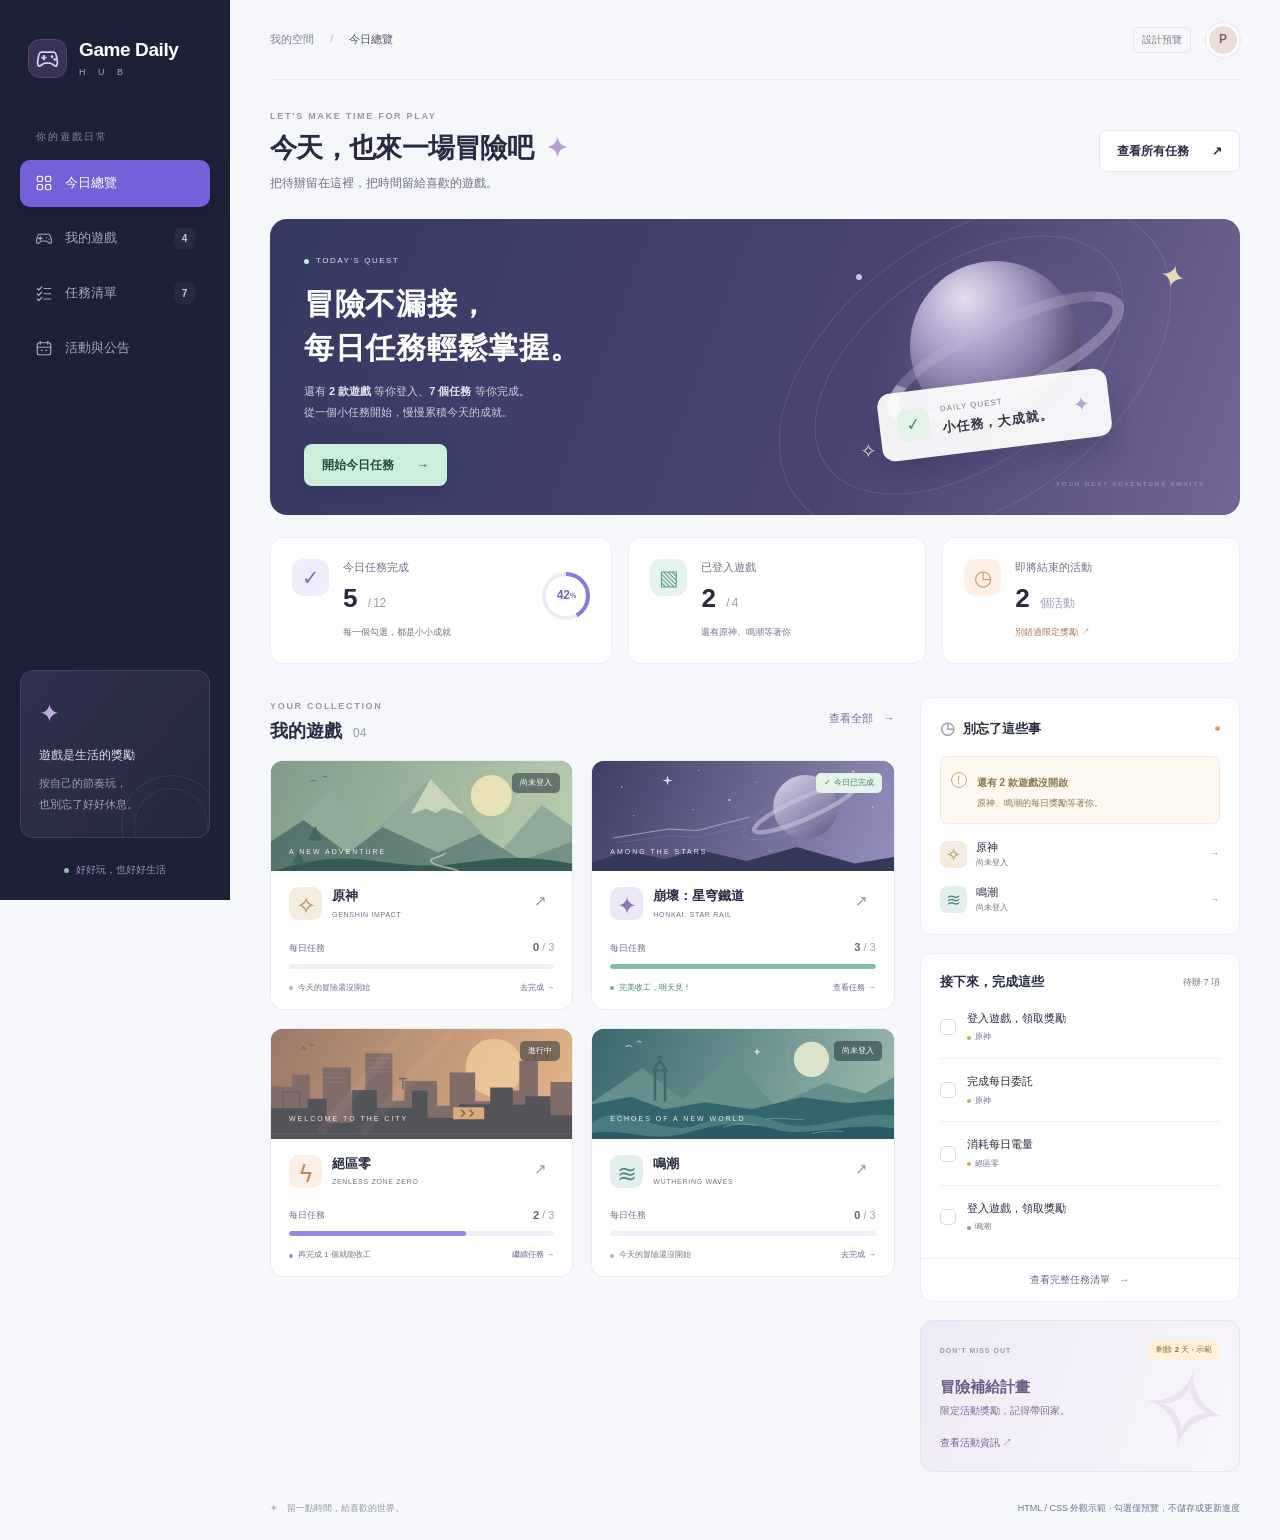
==== index.html @ d1d95e8d "Add Game Daily Hub HTML and CSS website" ====
<!DOCTYPE html>
<html lang="zh-Hant">
<head>
  <meta charset="UTF-8">
  <meta name="viewport" content="width=device-width, initial-scale=1.0">
  <meta name="description" content="Game Daily Hub，讓每一天的遊戲任務都井然有序。每日進度、遊戲清單與活動提醒的靜態設計示範。">
  <meta name="theme-color" content="#1c2036">
  <title>今日總覽 · Game Daily Hub</title>
  <link rel="icon" href="assets/favicon.svg" type="image/svg+xml">
  <link rel="stylesheet" href="styles.css">
</head>
<body>
  <a class="skip-link" href="#main">跳到主要內容</a>
  <div class="app-shell">
    <aside class="sidebar" aria-label="主要導覽">
      <a class="brand" href="index.html" aria-label="Game Daily Hub 首頁">
        <span class="brand-mark" aria-hidden="true"><svg viewBox="0 0 32 32" fill="none"><path d="M9 9h14c3 0 5 13 3 15-2 2-5-3-7-3h-6c-2 0-5 5-7 3S6 9 9 9Z" stroke="currentColor" stroke-width="2"/><path d="M12 12v6m-3-3h6" stroke="currentColor" stroke-width="2"/><circle cx="21" cy="14" r="1.5" fill="currentColor"/><circle cx="24" cy="17" r="1.5" fill="currentColor"/></svg></span>
        <span>Game Daily<span class="brand-sub">H U B</span></span>
      </a>
      <p class="nav-label">你的遊戲日常</p>
      <nav class="main-nav">
        <a class="nav-link active" aria-current="page" href="index.html"><svg viewBox="0 0 24 24" aria-hidden="true"><rect x="3" y="3" width="7" height="7" rx="2"/><rect x="14" y="3" width="7" height="7" rx="2"/><rect x="3" y="14" width="7" height="7" rx="2"/><rect x="14" y="14" width="7" height="7" rx="2"/></svg><span>今日總覽</span></a>
        <a class="nav-link" href="games.html"><svg viewBox="0 0 24 24" aria-hidden="true"><path d="M6 7h12c3 0 5 11 3 12s-5-3-6-3H9c-1 0-4 4-6 3S3 7 6 7Z"/><path d="M7 10v5m-2.5-2.5h5m6-1h.01m3 2h.01"/></svg><span>我的遊戲</span><span class="nav-count">4</span></a>
        <a class="nav-link" href="tasks.html"><svg viewBox="0 0 24 24" aria-hidden="true"><path d="m3 6 2 2 4-4m3 2h9M3 13l2 2 4-4m3 2h9M3 20l2 2 4-4m3 2h9"/></svg><span>任務清單</span><span class="nav-count">7</span></a>
        <a class="nav-link" href="news.html"><svg viewBox="0 0 24 24" aria-hidden="true"><rect x="3" y="5" width="18" height="16" rx="3"/><path d="M7 3v4m10-4v4M3 11h18m-13 4h2m4 0h2"/></svg><span>活動與公告</span></a>
      </nav>
      <div class="sidebar-bottom">
        <div class="sidebar-message"><span class="sparkle" aria-hidden="true">✦</span><strong>遊戲是生活的獎勵</strong><p>按自己的節奏玩，<br>也別忘了好好休息。</p><span class="message-line"></span></div>
        <div class="sidebar-status"><span></span> 好好玩，也好好生活</div>
      </div>
    </aside>

    <main class="main-content" id="main">
      <header class="page-top"><p class="breadcrumb">我的空間 <span>/</span> <strong>今日總覽</strong></p><div class="profile"><span class="demo-label">設計預覽</span><span class="avatar" aria-label="玩家示範頭像">P</span></div></header>
      <div class="page-header"><div><p class="eyebrow">LET’S MAKE TIME FOR PLAY</p><h1>今天，也來一場冒險吧 <span class="heading-star" aria-hidden="true">✦</span></h1><p class="page-description">把待辦留在這裡，把時間留給喜歡的遊戲。</p></div><a class="button button-light" href="tasks.html">查看所有任務 <span aria-hidden="true">↗</span></a></div>

      <section class="hero" aria-labelledby="hero-title">
        <div class="hero-copy"><span class="hero-tag"><span></span> TODAY’S QUEST</span><h2 id="hero-title">冒險不漏接，<br>每日任務輕鬆掌握。</h2><p>還有 <strong>2 款遊戲</strong> 等你登入、<strong>7 個任務</strong> 等你完成。<br>從一個小任務開始，慢慢累積今天的成就。</p><a class="button button-mint" href="tasks.html">開始今日任務 <span aria-hidden="true">→</span></a></div>
        <div class="hero-visual" aria-hidden="true"><div class="orbit orbit-one"></div><div class="orbit orbit-two"></div><span class="float-star star-one">✦</span><span class="float-star star-two">✧</span><span class="hero-dot"></span><div class="hero-planet"></div><div class="quest-ticket"><span class="ticket-check">✓</span><span>DAILY QUEST<strong>小任務，大成就。</strong></span><span class="ticket-star">✦</span></div><span class="hero-coordinate">YOUR NEXT ADVENTURE AWAITS</span></div>
      </section>

      <section class="stats-grid" aria-label="今日進度摘要">
        <article class="stat-card"><span class="stat-icon lavender" aria-hidden="true">✓</span><div><p>今日任務完成</p><div class="stat-value">5 <span>/ 12</span></div><span class="stat-note">每一個勾選，都是小小成就</span></div><div class="mini-ring" role="img" aria-label="完成率 42%"><span>42<small>%</small></span></div></article>
        <article class="stat-card"><span class="stat-icon mint" aria-hidden="true">▧</span><div><p>已登入遊戲</p><div class="stat-value">2 <span>/ 4</span></div><span class="stat-note">還有原神、鳴潮等著你</span></div></article>
        <article class="stat-card"><span class="stat-icon peach" aria-hidden="true">◷</span><div><p>即將結束的活動</p><div class="stat-value">2 <span>個活動</span></div><a class="stat-link" href="news.html">別錯過限定獎勵 <span aria-hidden="true">↗</span></a></div></article>
      </section>

      <div class="dashboard-grid">
        <div class="main-column">
          <section aria-labelledby="games-title"><div class="section-heading"><div><span class="eyebrow">YOUR COLLECTION</span><h2 id="games-title">我的遊戲 <span class="section-count">04</span></h2></div><a class="text-link" href="games.html">查看全部 <span aria-hidden="true">→</span></a></div>
            <div class="game-grid">
              <article class="game-card"><div class="game-cover cover-genshin"><img src="assets/genshin.svg" alt="綠色山巒與日光的原創示意插畫"><span class="cover-caption">A NEW ADVENTURE</span><span class="badge badge-dark">尚未登入</span></div><div class="game-body"><div class="game-heading"><span class="game-icon icon-genshin" aria-hidden="true">✧</span><div><h3>原神</h3><p>GENSHIN IMPACT</p></div><a class="card-arrow" href="tasks.html#genshin" aria-label="查看原神任務">↗</a></div><div class="game-progress"><span>每日任務</span><strong>0 <span>/ 3</span></strong></div><div class="progress-track" role="progressbar" aria-label="原神每日任務" aria-valuenow="0" aria-valuemin="0" aria-valuemax="3"><span style="width:0%"></span></div><div class="game-footer"><span><i class="status-dot"></i> 今天的冒險還沒開始</span><a href="tasks.html#genshin">去完成 →</a></div></div></article>
              <article class="game-card"><div class="game-cover cover-starrail"><img src="assets/starrail.svg" alt="星環與紫色星空的原創示意插畫"><span class="cover-caption">AMONG THE STARS</span><span class="badge badge-success">✓ 今日已完成</span></div><div class="game-body"><div class="game-heading"><span class="game-icon icon-starrail" aria-hidden="true">✦</span><div><h3>崩壞：星穹鐵道</h3><p>HONKAI: STAR RAIL</p></div><a class="card-arrow" href="tasks.html#starrail" aria-label="查看崩壞星穹鐵道任務">↗</a></div><div class="game-progress"><span>每日任務</span><strong>3 <span>/ 3</span></strong></div><div class="progress-track progress-success" role="progressbar" aria-label="星穹鐵道每日任務" aria-valuenow="3" aria-valuemin="0" aria-valuemax="3"><span style="width:100%"></span></div><div class="game-footer"><span class="text-success"><i class="status-dot"></i> 完美收工，明天見！</span><a href="tasks.html#starrail">查看任務 →</a></div></div></article>
              <article class="game-card"><div class="game-cover cover-zzz"><img src="assets/zzz.svg" alt="橘色落日與都市的原創示意插畫"><span class="cover-caption">WELCOME TO THE CITY</span><span class="badge badge-dark">進行中</span></div><div class="game-body"><div class="game-heading"><span class="game-icon icon-zzz" aria-hidden="true">ϟ</span><div><h3>絕區零</h3><p>ZENLESS ZONE ZERO</p></div><a class="card-arrow" href="tasks.html#zzz" aria-label="查看絕區零任務">↗</a></div><div class="game-progress"><span>每日任務</span><strong>2 <span>/ 3</span></strong></div><div class="progress-track" role="progressbar" aria-label="絕區零每日任務" aria-valuenow="2" aria-valuemin="0" aria-valuemax="3"><span style="width:66.67%"></span></div><div class="game-footer"><span><i class="status-dot purple"></i> 再完成 1 個就能收工</span><a href="tasks.html#zzz">繼續任務 →</a></div></div></article>
              <article class="game-card"><div class="game-cover cover-wuwa"><img src="assets/wuwa.svg" alt="月光與青綠色海浪的原創示意插畫"><span class="cover-caption">ECHOES OF A NEW WORLD</span><span class="badge badge-dark">尚未登入</span></div><div class="game-body"><div class="game-heading"><span class="game-icon icon-wuwa" aria-hidden="true">≋</span><div><h3>鳴潮</h3><p>WUTHERING WAVES</p></div><a class="card-arrow" href="tasks.html#wuwa" aria-label="查看鳴潮任務">↗</a></div><div class="game-progress"><span>每日任務</span><strong>0 <span>/ 3</span></strong></div><div class="progress-track" role="progressbar" aria-label="鳴潮每日任務" aria-valuenow="0" aria-valuemin="0" aria-valuemax="3"><span style="width:0%"></span></div><div class="game-footer"><span><i class="status-dot"></i> 今天的冒險還沒開始</span><a href="tasks.html#wuwa">去完成 →</a></div></div></article>
            </div>
          </section>
        </div>
        <aside class="side-column" aria-label="提醒與待辦">
          <section class="panel reminder-panel"><div class="panel-heading"><h2><span class="tiny-icon" aria-hidden="true">◷</span> 別忘了這些事</h2><span class="notification-dot" aria-hidden="true"></span></div><div class="reminder-box"><span class="reminder-icon" aria-hidden="true">!</span><div><strong>還有 2 款遊戲沒開啟</strong><p>原神、鳴潮的每日獎勵等著你。</p></div></div><a class="reminder-link" href="tasks.html#genshin"><span class="small-game-icon icon-genshin" aria-hidden="true">✧</span><span>原神 <small>尚未登入</small></span><span aria-hidden="true">→</span></a><a class="reminder-link" href="tasks.html#wuwa"><span class="small-game-icon icon-wuwa" aria-hidden="true">≋</span><span>鳴潮 <small>尚未登入</small></span><span aria-hidden="true">→</span></a></section>

          <section class="panel quick-tasks"><div class="panel-heading"><h2>接下來，完成這些</h2><span class="muted small-text">待辦 7 項</span></div><div class="task-list"><label class="task-row"><input type="checkbox" name="daily-preview" value="genshin-login"><span class="task-content"><strong>登入遊戲，領取獎勵</strong><small><i class="status-dot gold"></i> 原神</small></span></label><label class="task-row"><input type="checkbox" name="daily-preview" value="genshin-daily"><span class="task-content"><strong>完成每日委託</strong><small><i class="status-dot gold"></i> 原神</small></span></label><label class="task-row"><input type="checkbox" name="daily-preview" value="zzz-stamina"><span class="task-content"><strong>消耗每日電量</strong><small><i class="status-dot orange"></i> 絕區零</small></span></label><label class="task-row"><input type="checkbox" name="daily-preview" value="wuwa-login"><span class="task-content"><strong>登入遊戲，領取獎勵</strong><small><i class="status-dot teal"></i> 鳴潮</small></span></label></div><a class="all-tasks-link" href="tasks.html">查看完整任務清單 <span aria-hidden="true">→</span></a></section>

          <section class="event-preview"><div class="event-preview-top"><span class="eyebrow">DON’T MISS OUT</span><span class="badge badge-warning">剩餘 2 天 · 示範</span></div><span class="event-decoration" aria-hidden="true">✧</span><h2>冒險補給計畫</h2><p>限定活動獎勵，記得帶回家。</p><a href="news.html#adventure">查看活動資訊 <span aria-hidden="true">↗</span></a></section>
        </aside>
      </div>
      <footer class="site-footer"><p><span aria-hidden="true">✦</span> 留一點時間，給喜歡的世界。</p><p>HTML / CSS 外觀示範 · 勾選僅預覽，不儲存或更新進度</p></footer>
    </main>
  </div>
</body>
</html>
---- styles.css ----
/* 共用設計：從這裡修改全站配色，不需要安裝任何套件。 */
:root {
  --bg: #f6f7fb;
  --surface: #fff;
  --sidebar: #1d2138;
  --text: #272b43;
  --muted: #687086;
  --line: #eceef5;
  --accent: #7562df;
  --accent-dark: #5c48c8;
  --accent-light: #f0edff;
  --green: #36856e;
  --radius: 17px;
}
* { box-sizing: border-box; }
html { scroll-behavior: smooth; scroll-padding-top: 24px; }
body { margin: 0; color: var(--text); background: var(--bg); font-family: -apple-system, BlinkMacSystemFont, "Segoe UI", "PingFang TC", "Microsoft JhengHei", sans-serif; font-size: 14px; line-height: 1.6; -webkit-font-smoothing: antialiased; }
a { color: inherit; text-decoration: none; }
button, input { font: inherit; }
img, svg { display: block; max-width: 100%; }
h1, h2, h3, p { margin: 0; }
h1, h2, h3 { line-height: 1.45; }
a, input, button { -webkit-tap-highlight-color: transparent; }
a:focus-visible, input:focus-visible, button:focus-visible, summary:focus-visible { outline: 3px solid #ad92ff; outline-offset: 5px; }
::selection { background: #e0d9ff; }
.skip-link { position: fixed; z-index: 20; left: 12px; top: -70px; padding: 10px 18px; color: white; background: var(--accent-dark); border-radius: 8px; }
.skip-link:focus { top: 12px; }
.app-shell { min-height: 100vh; }
.sidebar { width: 230px; position: fixed; inset: 0 auto 0 0; display: flex; flex-direction: column; padding: 38px 20px 22px; background: var(--sidebar); color: #a3a8c2; z-index: 5; overflow-y: auto; }
.brand { display: flex; align-items: center; gap: 12px; color: #fff; margin: 0 8px 51px; font-size: 19px; font-weight: 750; line-height: 1.25; letter-spacing: -.4px; }
.brand-mark { flex-shrink: 0; width: 39px; height: 39px; padding: 4px; color: #d6ccff; background: #383352; border: 1px solid #52476f; border-radius: 12px; }
.brand-sub { display: block; margin-top: 5px; color: #a8a4c4; font-size: 9px; font-weight: 500; letter-spacing: 5px; }
.nav-label { font-size: 10px; letter-spacing: 2px; margin: 0 16px 15px; color: #8187a2; }
.main-nav { display: flex; flex-direction: column; gap: 8px; }
.nav-link { display: flex; align-items: center; gap: 12px; padding: 13px 15px; border-radius: 10px; font-size: 13px; font-weight: 550; transition: background .2s, color .2s; }
.nav-link svg { width: 18px; height: 18px; fill: none; stroke: currentColor; stroke-width: 1.6; stroke-linecap: round; stroke-linejoin: round; flex-shrink: 0; }
.nav-link:hover { color: #fff; background: #2a2d47; }
.nav-link.active { background: #7460d9; color: #fff; box-shadow: 0 6px 20px #0d092326; }
.nav-count { margin-left: auto; min-width: 21px; height: 21px; line-height: 21px; text-align: center; font-size: 10px; border-radius: 6px; background: #ffffff0c; color: #c6c6d9; }
.sidebar-bottom { margin-top: auto; padding-top: 70px; }
.sidebar-message { position: relative; overflow: hidden; padding: 22px 18px; border: 1px solid #41435b; border-radius: 13px; background: linear-gradient(130deg, #30314d, #24293e); }
.sparkle { display: block; font-size: 25px; color: #bfaddf; margin-bottom: 10px; }
.sidebar-message strong { color: #e1e0eb; font-size: 12px; font-weight: 550; }
.sidebar-message p { font-size: 11px; margin-top: 8px; line-height: 1.9; color: #a0a1ba; }
.message-line { position: absolute; right: -12px; bottom: -38px; width: 100px; height: 100px; border: 1px solid #ffffff14; border-radius: 50%; }
.message-line::after { content: ""; position: absolute; inset: 12px; border: 1px solid #ffffff12; border-radius: 50%; }
.sidebar-status { display: flex; align-items: center; justify-content: center; gap: 7px; margin-top: 24px; font-size: 10px; color: #9197b0; }
.sidebar-status > span { width: 5px; height: 5px; border-radius: 50%; background: #8ebfaa; }
.main-content { margin-left: 230px; padding: 0 40px; max-width: 1700px; }
.page-top { min-height: 80px; border-bottom: 1px solid #e8eaf1; display: flex; align-items: center; justify-content: space-between; gap: 20px; }
.breadcrumb { font-size: 11px; color: #7e8397; }
.breadcrumb span { color: #b8bac7; padding: 0 13px; }
.breadcrumb strong { font-weight: 500; color: #4c5269; }
.profile { display: flex; align-items: center; gap: 15px; }
.demo-label { border: 1px solid #e4e2ee; border-radius: 6px; padding: 4px 8px; font-size: 10px; color: #7c758e; }
.avatar { display: grid; place-items: center; width: 34px; height: 34px; font-weight: 700; font-size: 12px; border: 3px solid white; border-radius: 50%; background: #eadfd8; color: #806658; box-shadow: 0 0 0 1px #eee7e1; }
.page-header { display: flex; align-items: center; justify-content: space-between; gap: 20px; padding: 29px 0 25px; }
.eyebrow { color: #9996aa; font-size: 9px; font-weight: 600; letter-spacing: 1.7px; }
.page-header h1 { font-size: clamp(22px, 2.1vw, 30px); font-weight: 750; margin: 6px 0; letter-spacing: -.7px; }
.heading-star { font-size: 26px; color: #b6a0d0; padding-left: 6px; }
.page-description { font-size: 12px; color: var(--muted); }
.button { display: inline-flex; align-items: center; justify-content: center; gap: 23px; padding: 11px 17px; border: 1px solid transparent; border-radius: 8px; font-size: 12px; font-weight: 600; line-height: 1.5; white-space: nowrap; transition: background .2s, transform .2s; }
.button:hover { transform: translateY(-2px); }
.button-light { background: white; border-color: #e5e6ef; box-shadow: 0 2px 3px #15172f03; }
.button-light:hover { background: var(--accent-light); border-color: #d5cdef; }
.button-mint { background: #ceeedc; color: #244c41; box-shadow: 0 4px 16px #12282b1c; }
.button-mint:hover { background: #e2f9ec; }
.hero { display: flex; position: relative; isolation: isolate; overflow: hidden; border-radius: var(--radius); min-height: 261px; color: white; background: linear-gradient(110deg, #343a62 0%, #494372 60%, #736696 100%); }
.hero::before { content: ""; position: absolute; inset: 0; z-index: -1; background-image: radial-gradient(#ffffff30 .6px, transparent .6px); background-size: 24px 24px; opacity: .2; }
.hero-copy { position: relative; z-index: 2; padding: 29px 34px; width: 60%; }
.hero-tag { display: inline-flex; align-items: center; gap: 7px; font-size: 8px; letter-spacing: 1.5px; color: #e1daef; }
.hero-tag > span { width: 5px; height: 5px; background: #c4edda; border-radius: 50%; }
.hero h2 { margin-top: 12px; font-size: clamp(25px, 2.35vw, 32px); font-weight: 650; letter-spacing: .7px; line-height: 1.45; }
.hero-copy p { font-size: 11px; color: #d2cee3; line-height: 1.9; margin: 12px 0 21px; }
.hero-copy p strong { color: #e8e6f1; font-weight: 650; }
.hero-visual { position: absolute; right: 2%; top: 0; bottom: 0; width: 40%; }
.hero-planet { position: absolute; height: 170px; width: 170px; border-radius: 50%; left: 20%; top: 42px; background: radial-gradient(circle at 32% 22%, #e4dfec 0, #b5abcf 25%, #887ba9 53%, #605779 76%); box-shadow: inset -15px -12px 30px #40375966, 5px 12px 55px #a49acb26; }
.hero-planet::after { content: ""; position: absolute; left: -34px; top: 56px; width: 235px; height: 57px; border: 12px solid #a9a0c488; border-top-color: #c8bed844; border-left-color: #e1d8eb99; border-radius: 50%; transform: rotate(-25deg); }
.orbit { border: 1px solid #e8d9ff21; border-radius: 50%; position: absolute; width: 350px; height: 200px; left: -10%; top: 46px; transform: rotate(-35deg); }
.orbit-two { width: 440px; height: 270px; top: 16px; left: -20%; }
.float-star { position: absolute; color: #e9d7b6; }
.star-one { font-size: 32px; top: 33px; right: 9%; transform: rotate(15deg); }
.star-two { font-size: 20px; left: 7%; bottom: 48px; }
.hero-dot { position: absolute; left: 6%; top: 55px; height: 6px; width: 6px; border-radius: 50%; background: #c3c9dc; }
.quest-ticket { position: absolute; display: flex; align-items: center; gap: 12px; bottom: 66px; left: 12%; min-width: 231px; padding: 16px 18px; border-radius: 13px; background: #ffffffed; color: #807891; font-size: 8px; letter-spacing: 1px; box-shadow: 0 16px 24px #1d183533; transform: rotate(-7deg); }
.ticket-check { width: 32px; height: 32px; display: grid; place-items: center; color: #4b8e76; background: #e3f3ea; border-radius: 9px; font-size: 17px; }
.quest-ticket strong { display: block; font-size: 13px; color: #383549; margin-top: 2px; letter-spacing: 1px; }
.ticket-star { margin-left: auto; color: #b6a4d4; font-size: 20px; }
.hero-coordinate { position: absolute; right: 4%; bottom: 25px; font-size: 6px; letter-spacing: 2px; color: #e0d9ed88; }
.stats-grid { display: grid; grid-template-columns: 1.15fr 1fr 1fr; gap: 16px; margin: 22px 0 29px; }
.stat-card { display: flex; align-items: flex-start; gap: 14px; position: relative; background: white; padding: 21px; border-radius: 13px; border: 1px solid var(--line); }
.stat-icon { width: 37px; height: 37px; display: grid; place-items: center; flex-shrink: 0; border-radius: 11px; font-size: 21px; }
.lavender { background: #efecfc; color: #826fcd; }
.mint { background: #e6f4ee; color: #65a590; }
.peach { background: #fff0e6; color: #cc986e; }
.stat-card p { font-size: 11px; color: #6c738c; }
.stat-value { font-size: 26px; line-height: 1.45; font-weight: 700; letter-spacing: -.5px; margin: 3px 0 2px; }
.stat-value > span { font-size: 12px; color: #9a9eb0; font-weight: 450; padding-left: 4px; }
.stat-note, .stat-link { color: #8c90a3; font-size: 9px; }
.stat-link { color: #a87b55; }
.stat-link:hover { text-decoration: underline; }
.mini-ring { width: 48px; height: 48px; border-radius: 50%; background: conic-gradient(#8c77dc 42%, #eeebf8 0); margin: 13px 0 0 auto; padding: 4px; flex-shrink: 0; }
.mini-ring > span { display: flex; align-items: center; justify-content: center; width: 100%; height: 100%; border-radius: 50%; background: white; color: #7562bf; font-size: 12px; font-weight: 650; }
.mini-ring small { font-size: 7px; }
.dashboard-grid { display: grid; grid-template-columns: minmax(0, 1.95fr) minmax(255px, 1fr); gap: 25px; align-items: start; }
.main-column, .side-column { min-width: 0; }
.section-heading { display: flex; justify-content: space-between; align-items: center; gap: 12px; margin-bottom: 16px; }
.section-heading h2 { font-size: 18px; font-weight: 700; margin-top: 3px; }
.section-count { color: #979aac; font-size: 12px; font-weight: 400; margin-left: 6px; }
.text-link { color: #7c719d; font-size: 11px; }
.text-link:hover { color: var(--accent-dark); }
.text-link > span { margin-left: 8px; }
.game-grid { display: grid; grid-template-columns: repeat(2, minmax(0, 1fr)); gap: 18px; }
.game-card { overflow: hidden; background: white; border: 1px solid #e8eaf3; border-radius: 13px; transition: box-shadow .2s, transform .2s; }
.game-card:hover { transform: translateY(-3px); box-shadow: 0 9px 25px #27213f0a; }
.game-cover { position: relative; overflow: hidden; height: 110px; background: #425764; }
.game-cover img { width: 100%; height: 100%; object-fit: cover; }
.cover-caption { position: absolute; bottom: 14px; left: 18px; color: #ffffffe0; font-size: 7px; font-weight: 500; letter-spacing: 2px; }
.badge { display: inline-flex; align-items: center; justify-content: center; font-size: 9px; font-weight: 550; line-height: 1.5; padding: 4px 8px; border-radius: 5px; white-space: nowrap; background: #f0edfa; color: #817099; }
.game-cover > .badge { position: absolute; right: 12px; top: 12px; font-size: 8px; }
.badge-dark { background: #17273180; color: #fff; backdrop-filter: blur(8px); }
.badge-success { background: #e5f4eb; color: #427c66; }
.badge-warning { background: #fff2d8; color: #926a2c; }
.game-body { padding: 16px 18px 14px; }
.game-heading { display: flex; align-items: center; gap: 10px; }
.game-heading h3 { font-size: 13px; font-weight: 700; }
.game-heading p { color: #a0a3b1; font-size: 7px; letter-spacing: .7px; margin-top: 3px; }
.game-icon, .small-game-icon { width: 33px; height: 33px; border-radius: 9px; display: grid; place-items: center; font-size: 24px; flex-shrink: 0; }
.icon-genshin { background: #f4eddf; color: #ad9055; }
.icon-starrail { background: #ebe8f8; color: #8c78b5; }
.icon-zzz { background: #fcf0e6; color: #bf8a5a; }
.icon-wuwa { background: #e3efed; color: #4f8c82; }
.card-arrow { display: grid; place-items: center; align-self: flex-start; margin-left: auto; color: #9498a9; width: 28px; height: 28px; border-radius: 8px; font-size: 15px; }
.card-arrow:hover { color: var(--accent); background: var(--accent-light); }
.game-progress { display: flex; align-items: center; justify-content: space-between; margin: 19px 0 7px; font-size: 9px; color: #83899c; }
.game-progress strong { color: #5d637b; font-size: 11px; }
.game-progress strong span { color: #a0a4b3; font-weight: 400; }
.progress-track { height: 5px; border-radius: 20px; background: #edeef6; overflow: hidden; }
.progress-track > span { display: block; height: 100%; border-radius: inherit; background: #9985e2; }
.progress-success > span { background: #8abca6; }
.game-footer { display: flex; align-items: center; justify-content: space-between; flex-wrap: wrap; gap: 5px; margin-top: 13px; font-size: 8px; color: #9599ab; }
.game-footer > span { display: flex; align-items: center; gap: 5px; }
.game-footer a { color: #8a7baf; }
.game-footer a:hover { text-decoration: underline; }
.status-dot { display: inline-block; width: 4px; height: 4px; flex-shrink: 0; border-radius: 50%; background: #b1b3c1; vertical-align: middle; }
.status-dot.purple { background: #a08ad2; }
.status-dot.gold { background: #bdad77; }
.status-dot.orange { background: #d6a276; }
.status-dot.teal, .text-success .status-dot { background: #7baa98; }
.text-success { color: var(--green); }
.side-column { display: flex; flex-direction: column; gap: 18px; padding-top: 4px; }
.panel { border: 1px solid var(--line); background: white; border-radius: 13px; padding: 19px; }
.panel-heading { display: flex; align-items: center; justify-content: space-between; gap: 10px; margin-bottom: 15px; }
.panel-heading h2 { display: flex; align-items: center; gap: 8px; font-size: 13px; }
.tiny-icon { font-size: 17px; color: #aca2c1; }
.notification-dot { background: #dba079; width: 5px; height: 5px; border-radius: 50%; }
.reminder-box { display: flex; align-items: flex-start; gap: 10px; padding: 13px 10px; border: 1px solid #f3e9da; border-radius: 8px; background: #fdf9f1; }
.reminder-icon { width: 16px; height: 16px; display: grid; place-items: center; border: 1px solid #c8ad75; border-radius: 50%; font-size: 10px; color: #b29357; flex-shrink: 0; margin-top: 2px; }
.reminder-box strong { font-size: 10px; font-weight: 650; color: #8e7850; }
.reminder-box p { font-size: 9px; color: #aa9a80; margin-top: 3px; }
.reminder-link { display: flex; align-items: center; gap: 9px; margin-top: 15px; font-size: 11px; }
.small-game-icon { width: 27px; height: 27px; font-size: 18px; border-radius: 7px; }
.reminder-link small { display: block; font-size: 8px; font-weight: 400; color: #a0a4b5; }
.reminder-link > span:last-child { margin-left: auto; color: #a3a3b4; }
.reminder-link:hover > span:last-child { color: var(--accent); }
.muted { color: var(--muted); }
.small-text { font-size: 9px; }
.quick-tasks .panel-heading { margin-bottom: 4px; }
.task-list { display: flex; flex-direction: column; }
.task-row { display: flex; align-items: center; gap: 11px; padding: 14px 0; cursor: pointer; border-bottom: 1px solid #f0f1f6; }
.task-row:last-child { border-bottom: 0; }
.task-row input { appearance: none; display: grid; place-items: center; width: 16px; height: 16px; margin: 0; border: 1.4px solid #d7dbe7; border-radius: 5px; background: white; flex-shrink: 0; cursor: pointer; }
.task-row input::before { content: ""; width: 7px; height: 4px; border-bottom: 1.5px solid white; border-left: 1.5px solid white; transform: translateY(-1px) rotate(-45deg) scale(0); }
.task-row input:checked { border-color: #9b8bce; background: #9b8bce; }
.task-row input:checked::before { transform: translateY(-1px) rotate(-45deg) scale(1); }
.task-row input:checked ~ .task-content strong { color: #9b9dac; text-decoration: line-through; }
.task-row:hover input:not(:checked) { border-color: var(--accent); }
.task-content { display: flex; flex-direction: column; gap: 4px; min-width: 0; }
.task-content strong { font-size: 11px; font-weight: 550; }
.task-content small { display: flex; align-items: center; gap: 4px; color: #999caf; font-size: 8px; }
.task-game { margin-left: auto; font-size: 10px; color: var(--muted); }
.all-tasks-link { display: flex; align-items: center; justify-content: center; gap: 9px; margin: 10px -19px -19px; padding: 13px; font-size: 10px; color: #9282b5; border-top: 1px solid var(--line); }
.all-tasks-link:hover { background: #f9f7ff; }
.event-preview { position: relative; overflow: hidden; padding: 19px; border: 1px solid #e6e1f3; border-radius: 13px; background: linear-gradient(110deg, #eeebf6, #f8f5fc); }
.event-preview-top { display: flex; justify-content: space-between; align-items: center; gap: 6px; }
.event-preview-top .eyebrow { font-size: 7px; letter-spacing: 1px; }
.event-preview-top .badge { font-size: 8px; }
.event-preview h2 { position: relative; font-size: 15px; color: #6c5e89; margin-top: 16px; }
.event-preview p { position: relative; font-size: 10px; color: #a093b0; margin-top: 5px; }
.event-preview > a { position: relative; display: inline-block; margin-top: 16px; font-size: 10px; color: #827397; }
.event-preview > a:hover { text-decoration: underline; }
.event-decoration { position: absolute; right: 8px; top: 34px; font-size: 110px; color: #cbbede4d; line-height: 1; transform: rotate(12deg); }
.site-footer { display: flex; align-items: center; justify-content: space-between; gap: 15px; color: #a4a8b7; padding: 29px 0 24px; font-size: 9px; }
.site-footer p:first-child { color: #9295a6; }
.site-footer p:first-child span { color: #baa9cd; padding-right: 6px; }

/* 次頁沿用相同卡片、進度列、任務列與導覽。 */
.notice, .preview-note, .info-banner { padding: 14px 18px; margin-bottom: 24px; border: 1px solid #e8e3f3; background: #f1eef9; color: #847499; border-radius: 10px; font-size: 12px; }
.collection-grid { grid-template-columns: repeat(2, minmax(0, 1fr)); }
.collection-grid .game-cover { height: 170px; }
.task-panel { margin-bottom: 20px; scroll-margin-top: 24px; }
.task-panel .panel-heading { border-bottom: 1px solid var(--line); padding-bottom: 18px; }
.task-panel .task-row { padding: 18px 2px; }
.task-panel .task-content strong { font-size: 13px; }
.task-panel .task-content small { font-size: 11px; }
.news-grid { display: grid; grid-template-columns: repeat(2, minmax(0, 1fr)); gap: 22px; }
.news-card { overflow: hidden; padding: 0; scroll-margin-top: 24px; }
.event-art { min-height: 130px; padding: 24px; background: #eee9f7; display: flex; align-items: center; justify-content: space-between; }
.event-art img { width: 100%; height: 150px; object-fit: cover; }
.event-meta { display: flex; align-items: center; gap: 10px; flex-wrap: wrap; font-size: 11px; color: #9a8aa7; }
.event-title { font-size: 20px; margin-top: 12px; }
.event-description { color: var(--muted); font-size: 13px; margin: 12px 0; line-height: 1.9; }
.event-date { color: #928ba0; font-size: 11px; }
.button-primary { color: white; background: var(--accent); }
.button-primary:hover { background: var(--accent-dark); }
.button-secondary { background: white; border-color: #e5e6ef; }
.button-secondary:hover { background: var(--accent-light); }
.heading-dot { color: var(--accent); padding-left: 4px; }
.page-header > div > p:last-child { font-size: 12px; color: var(--muted); }
.section-heading > div > p { margin-top: 5px; font-size: 12px; color: var(--muted); }
.section-hint { font-size: 10px; padding: 5px 10px; border-radius: 6px; background: #ecebf4; color: #8e839e; white-space: nowrap; }
.collection-summary { display: flex; align-items: center; gap: 33px; margin-bottom: 29px; padding: 22px 26px; }
.collection-summary > div { display: flex; align-items: center; gap: 12px; font-size: 12px; color: var(--muted); }
.summary-number { font-size: 27px; font-weight: 650; letter-spacing: -.7px; color: #73648e; }
.collection-summary > p { margin-left: auto; font-size: 11px; color: #9892a4; }
.collection-grid .game-body { padding: 23px; }
.game-name { display: flex; align-items: center; gap: 12px; min-width: 0; }
.game-name .game-icon { font-size: 17px; }
.game-heading > .badge { margin-left: auto; }
.game-description { font-size: 12px; color: var(--muted); margin: 17px 0 6px; line-height: 1.9; }
.collection-grid .game-heading h3 { font-size: 16px; }
.collection-grid .game-progress { font-size: 11px; }
.collection-grid .game-footer { font-size: 11px; }
.status-dot.pending { background: #bcad8f; }
.status-dot.complete { background: #7bad99; }
.collection-grid + .preview-note, section + .preview-note { margin-top: 22px; }
.task-overview { display: flex; align-items: center; justify-content: space-between; padding: 26px; background: linear-gradient(110deg, #eeebf9, #f8f6ff); border-color: #e5dff3; }
.task-overview h2 { font-size: 20px; font-weight: 500; margin: 9px 0; }
.task-overview h2 > strong { color: var(--accent); font-size: 27px; padding: 0 3px; }
.task-overview p { font-size: 12px; color: #9790a6; }
.task-overview-progress { width: 25%; text-align: right; }
.task-overview-progress > strong { font-size: 34px; color: #8070af; line-height: 1; }
.task-overview-progress > strong > span { font-size: 16px; margin-left: 3px; }
.task-overview-progress .progress-track { margin-top: 15px; background: #dfd7f0; }
.task-jump-links { display: flex; gap: 10px; margin-bottom: 24px; flex-wrap: wrap; }
.task-jump-links > a { display: flex; align-items: center; gap: 23px; border: 1px solid #e4e3ed; border-radius: 8px; padding: 9px 15px; background: white; font-size: 12px; transition: background .2s; }
.task-jump-links > a:hover { background: var(--accent-light); }
.task-jump-links > a > span { color: #a398b8; font-size: 10px; }
.task-page-grid { display: grid; grid-template-columns: repeat(2, minmax(0, 1fr)); gap: 20px; }
.task-page-grid .task-panel { margin-bottom: 0; padding: 23px; }
.game-name p { margin-top: 4px; font-size: 10px; color: #9a9cb0; }
.task-tag { margin-left: auto; color: #9891a9; background: #f6f4fa; padding: 3px 7px; border-radius: 4px; font-size: 9px; white-space: nowrap; }
.task-panel-footer { display: flex; justify-content: space-between; padding-top: 19px; margin-top: 7px; border-top: 1px solid var(--line); font-size: 10px; color: #aaa5b5; }
.task-panel-footer a { color: #8a7baf; }
.task-panel-footer a:hover { text-decoration: underline; }
.news-notice { display: flex; align-items: center; gap: 13px; margin-bottom: 29px; background: #eeedf7; border-color: #e4e1f0; }
.notice-icon { display: grid; place-items: center; width: 23px; height: 23px; border: 1px solid #a89cba; border-radius: 50%; font-family: Georgia, serif; color: #988aaa; flex-shrink: 0; }
.news-notice strong { font-size: 12px; color: #7e6f99; }
.news-notice p { font-size: 11px; color: #9c91ac; margin-top: 3px; }
.event-art { position: relative; padding: 0; height: 160px; }
.event-art img { height: 100%; }
.event-art > .badge { position: absolute; right: 16px; top: 16px; }
.news-body { padding: 24px; }
.event-meta { justify-content: space-between; }
.event-category { font-size: 11px; color: #a18e6d; }
.event-details { border-top: 1px solid var(--line); padding-top: 14px; margin-top: 17px; }
.event-details summary { display: flex; align-items: center; justify-content: space-between; cursor: pointer; list-style: none; font-size: 11px; color: #8975a8; }
.event-details summary::-webkit-details-marker { display: none; }
.event-details[open] summary > span { transform: rotate(45deg); }
.event-details p { font-size: 12px; color: #9891a4; margin-top: 14px; line-height: 1.9; }
.announcement-panel { margin-top: 26px; padding: 25px; }
.announcement-panel .panel-heading h2 { font-size: 17px; }
.announcement-panel .panel-heading p { font-size: 12px; color: var(--muted); margin-top: 5px; }
.announcement-row { display: flex; align-items: center; gap: 22px; padding: 21px 0; border-top: 1px solid var(--line); }
.announcement-date { flex-shrink: 0; display: grid; place-items: center; width: 53px; height: 61px; border-radius: 8px; background: #f3f0f9; line-height: 1; color: #9c8cb5; padding: 9px; }
.announcement-date strong { font-size: 23px; font-weight: 600; }
.announcement-date > span { font-size: 8px; letter-spacing: 1px; }
.announcement-row h3 { font-size: 14px; margin-top: 6px; }
.announcement-row p { font-size: 12px; color: var(--muted); margin-top: 4px; }

/* 輔助文字也保持可讀；完成狀態同時用刪除線表示，不只依靠顏色。 */
.task-content small, .game-name p, .game-progress, .game-footer,
.stat-note, .task-panel-footer, .task-tag, .game-heading p,
.reminder-link small, .event-description, .event-date,
.site-footer p, .small-text { color: #6d7388; }
.task-row input:checked ~ .task-content strong { color: #686d80; }
.preview-note, .news-notice p, .event-details p { color: #6e647f; }
.task-panel-footer a, .game-footer a, .all-tasks-link,
.event-preview > a, .event-details summary { color: #77618d; }
.reminder-box p { color: #89754f; }
.event-preview p { color: #7c6a91; }

@media (min-width: 1700px) { .main-content { margin-right: auto; } }
@media (max-width: 1250px) {
  .sidebar { width: 210px; padding-right: 15px; padding-left: 15px; }
  .main-content { margin-left: 210px; padding: 0 27px; }
  .stat-card { padding: 17px 14px; gap: 10px; }
  .stat-icon { width: 32px; height: 32px; border-radius: 9px; }
  .stat-note { font-size: 8px; }
  .mini-ring { width: 40px; height: 40px; }
  .dashboard-grid { gap: 20px; grid-template-columns: minmax(0, 1.7fr) minmax(250px, 1fr); }
  .game-body { padding: 14px; }
  .game-grid { gap: 14px; }
  .game-heading h3 { font-size: 12px; }
  .game-heading { gap: 8px; }
}
@media (max-width: 1080px) {
  .collection-summary { gap: 20px; flex-wrap: wrap; }
  .collection-summary > p { flex-basis: 100%; margin-left: 0; }
  .task-page-grid { grid-template-columns: 1fr; }
  .sidebar { width: 190px; }
  .main-content { margin-left: 190px; padding: 0 24px; }
  .brand { font-size: 16px; margin-left: 3px; margin-right: 0; gap: 9px; }
  .brand-mark { width: 34px; height: 34px; }
  .dashboard-grid { grid-template-columns: 1fr; }
  .side-column { display: grid; grid-template-columns: repeat(2, minmax(0, 1fr)); align-items: start; }
  .event-preview { grid-column: 1 / -1; }
  .hero-visual { right: 0; width: 42%; transform: scale(.85); transform-origin: center right; }
  .hero-copy { width: 68%; }
  .stats-grid { gap: 10px; }
  .stat-card { gap: 9px; }
  .stat-icon { display: none; }
  .game-cover { height: 145px; }
  .site-footer { align-items: flex-start; }
  .site-footer p:last-child { text-align: right; }
}
@media (max-width: 760px) {
  .sidebar { position: static; width: 100%; padding: 19px 20px 12px; overflow: visible; }
  .brand { margin: 0 0 20px; font-size: 17px; }
  .brand-sub { display: inline; font-size: 9px; padding-left: 9px; letter-spacing: 3px; }
  .brand-mark { width: 32px; height: 32px; }
  .nav-label, .sidebar-bottom { display: none; }
  .main-nav { flex-direction: row; gap: 5px; }
  .nav-link { padding: 10px 9px; gap: 7px; font-size: 11px; flex: 1; justify-content: center; }
  .nav-link svg { width: 15px; height: 15px; }
  .nav-count { display: none; }
  .main-content { margin-left: 0; padding: 0 20px; }
  .page-top { min-height: 64px; }
  .page-header { padding: 22px 0; }
  .page-header h1 { font-size: 24px; }
  .page-header > .button { padding: 9px 11px; font-size: 10px; gap: 8px; }
  .page-description { font-size: 11px; }
  .hero-copy { padding: 26px; }
  .hero h2 { font-size: 28px; }
  .hero-visual { transform: scale(.8); }
  .stat-icon { display: grid; }
  .mini-ring { display: none; }
  .stat-value { font-size: 24px; }
  .stat-card { padding: 17px 12px; }
  .stat-note, .stat-link { font-size: 8px; }
  .stats-grid { margin: 17px 0 25px; }
  .site-footer { flex-direction: column; gap: 6px; align-items: center; text-align: center; }
  .site-footer p:last-child { text-align: center; }
}
@media (max-width: 540px) {
  .collection-summary { justify-content: space-between; gap: 15px; padding: 20px; }
  .collection-summary > div { flex-direction: column; align-items: flex-start; gap: 3px; font-size: 10px; }
  .collection-summary > p { font-size: 10px; }
  .collection-grid .game-body { padding: 19px; }
  .collection-grid .game-heading h3 { font-size: 14px; }
  .task-overview { padding: 21px; gap: 16px; }
  .task-overview h2 { font-size: 16px; }
  .task-overview p { font-size: 10px; }
  .task-overview-progress { width: 65px; flex-shrink: 0; }
  .task-overview-progress > strong { font-size: 29px; }
  .task-page-grid .task-panel { padding: 19px; }
  .task-jump-links { gap: 7px; }
  .task-jump-links > a { gap: 12px; padding: 8px 11px; font-size: 11px; }
  .task-panel .task-content small { font-size: 10px; }
  .preview-note { font-size: 10px; }
  .news-body { padding: 21px; }
  .news-notice { align-items: flex-start; }
  .news-notice p { font-size: 10px; line-height: 1.9; }
  .announcement-panel { padding: 19px; }
  .announcement-row { gap: 13px; }
  .announcement-row h3 { font-size: 12px; }
  .announcement-row p { font-size: 11px; }
  .sidebar { padding: 16px 13px 10px; }
  .brand { margin-left: 5px; margin-bottom: 17px; }
  .nav-link { gap: 6px; padding: 10px 5px; font-size: 10px; border-radius: 7px; }
  .nav-link svg { width: 13px; height: 13px; }
  .main-content { padding: 0 17px; }
  .page-header { flex-direction: column; align-items: flex-start; gap: 15px; }
  .page-header h1 { font-size: 23px; letter-spacing: -.6px; }
  .heading-star { font-size: 22px; padding-left: 1px; }
  .page-header > .button { align-self: flex-start; }
  .hero { min-height: 306px; }
  .hero-copy { width: 100%; padding: 25px 22px; }
  .hero h2 { font-size: 27px; }
  .hero-copy p { font-size: 10px; max-width: 235px; }
  .hero-visual { opacity: .5; width: 200px; height: 200px; top: auto; bottom: -12px; right: -58px; transform: scale(.7); transform-origin: bottom right; z-index: -1; }
  .quest-ticket { display: none; }
  .hero-coordinate { display: none; }
  .stats-grid { gap: 7px; grid-template-columns: 1fr 1fr 1fr; }
  .stat-card { display: block; padding: 13px 11px; }
  .stat-icon { height: 28px; width: 28px; margin-bottom: 11px; font-size: 16px; }
  .stat-card p { font-size: 9px; }
  .stat-value { font-size: 24px; white-space: nowrap; }
  .stat-value > span { font-size: 9px; padding-left: 0; }
  .stat-note, .stat-link { display: block; font-size: 8px; line-height: 1.6; }
  .game-grid, .collection-grid { grid-template-columns: 1fr; gap: 17px; }
  .game-cover { height: 140px; }
  .game-body { padding: 19px; }
  .game-heading h3 { font-size: 15px; }
  .game-heading p { font-size: 8px; }
  .game-heading { gap: 11px; }
  .game-icon { height: 37px; width: 37px; }
  .game-progress { font-size: 11px; }
  .game-footer { font-size: 10px; }
  .side-column { grid-template-columns: 1fr; }
  .panel-heading h2 { font-size: 14px; }
  .task-content strong { font-size: 12px; }
  .task-content small { font-size: 10px; }
  .reminder-box strong { font-size: 12px; }
  .reminder-box p { font-size: 11px; }
  .reminder-link { font-size: 13px; }
  .reminder-link small { font-size: 10px; }
  .event-preview h2 { font-size: 17px; }
  .event-preview p, .event-preview > a { font-size: 12px; }
  .news-grid { grid-template-columns: 1fr; }
}
@media (max-width: 360px) {
  .nav-link svg { display: none; }
  .nav-link > span { white-space: nowrap; }
}
@media (prefers-reduced-motion: reduce) {
  html { scroll-behavior: auto; }
  *, *::before, *::after { transition-duration: .01ms !important; animation-duration: .01ms !important; }
}
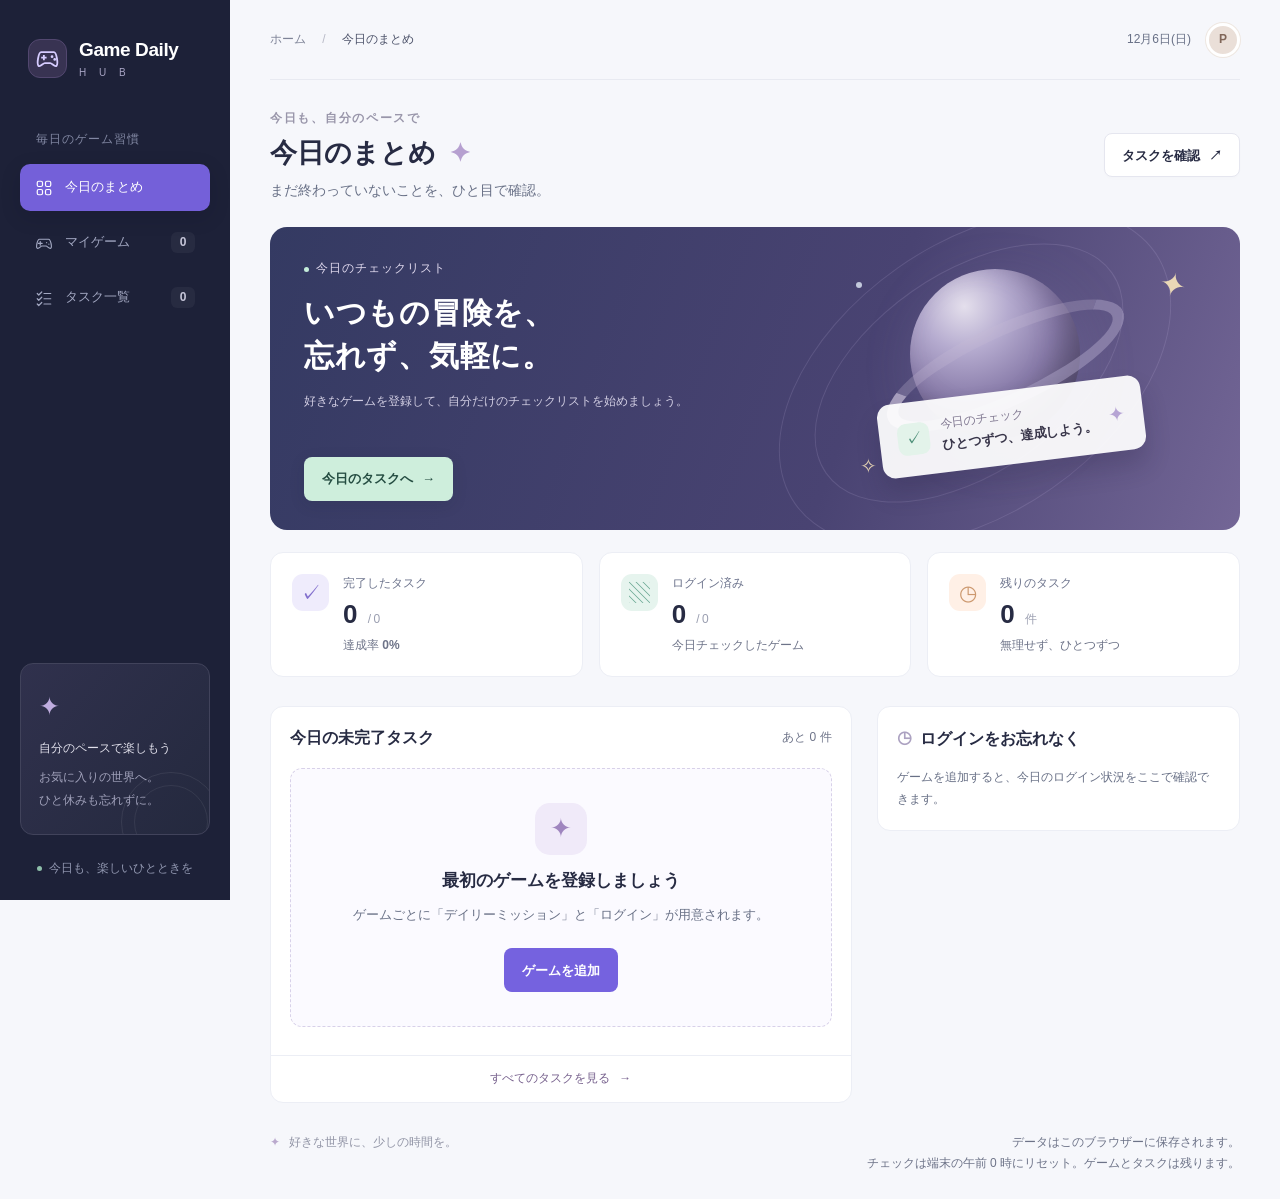
==== commit ab0b4d1e: "Add Japanese browser-managed games and daily tasks" ====
--- a/index.html
+++ b/index.html
@@ -1,70 +1,63 @@
 <!DOCTYPE html>
-<html lang="zh-Hant">
+<html lang="ja">
 <head>
   <meta charset="UTF-8">
   <meta name="viewport" content="width=device-width, initial-scale=1.0">
-  <meta name="description" content="Game Daily Hub，讓每一天的遊戲任務都井然有序。每日進度、遊戲清單與活動提醒的靜態設計示範。">
+  <meta name="description" content="毎日のゲームのログインとタスクを、まとめてチェック。">
   <meta name="theme-color" content="#1c2036">
-  <title>今日總覽 · Game Daily Hub</title>
+  <title>今日のまとめ · Game Daily Hub</title>
   <link rel="icon" href="assets/favicon.svg" type="image/svg+xml">
   <link rel="stylesheet" href="styles.css">
+  <script src="store.js" defer></script>
+  <script src="app.js" defer></script>
 </head>
-<body>
-  <a class="skip-link" href="#main">跳到主要內容</a>
+<body data-page="dashboard">
+  <a class="skip-link" href="#main">メインコンテンツへ移動</a>
   <div class="app-shell">
-    <aside class="sidebar" aria-label="主要導覽">
-      <a class="brand" href="index.html" aria-label="Game Daily Hub 首頁">
+    <aside class="sidebar" aria-label="メインナビゲーション">
+      <a class="brand" href="index.html" aria-label="Game Daily Hub ホーム">
         <span class="brand-mark" aria-hidden="true"><svg viewBox="0 0 32 32" fill="none"><path d="M9 9h14c3 0 5 13 3 15-2 2-5-3-7-3h-6c-2 0-5 5-7 3S6 9 9 9Z" stroke="currentColor" stroke-width="2"/><path d="M12 12v6m-3-3h6" stroke="currentColor" stroke-width="2"/><circle cx="21" cy="14" r="1.5" fill="currentColor"/><circle cx="24" cy="17" r="1.5" fill="currentColor"/></svg></span>
         <span>Game Daily<span class="brand-sub">H U B</span></span>
       </a>
-      <p class="nav-label">你的遊戲日常</p>
-      <nav class="main-nav">
-        <a class="nav-link active" aria-current="page" href="index.html"><svg viewBox="0 0 24 24" aria-hidden="true"><rect x="3" y="3" width="7" height="7" rx="2"/><rect x="14" y="3" width="7" height="7" rx="2"/><rect x="3" y="14" width="7" height="7" rx="2"/><rect x="14" y="14" width="7" height="7" rx="2"/></svg><span>今日總覽</span></a>
-        <a class="nav-link" href="games.html"><svg viewBox="0 0 24 24" aria-hidden="true"><path d="M6 7h12c3 0 5 11 3 12s-5-3-6-3H9c-1 0-4 4-6 3S3 7 6 7Z"/><path d="M7 10v5m-2.5-2.5h5m6-1h.01m3 2h.01"/></svg><span>我的遊戲</span><span class="nav-count">4</span></a>
-        <a class="nav-link" href="tasks.html"><svg viewBox="0 0 24 24" aria-hidden="true"><path d="m3 6 2 2 4-4m3 2h9M3 13l2 2 4-4m3 2h9M3 20l2 2 4-4m3 2h9"/></svg><span>任務清單</span><span class="nav-count">7</span></a>
-        <a class="nav-link" href="news.html"><svg viewBox="0 0 24 24" aria-hidden="true"><rect x="3" y="5" width="18" height="16" rx="3"/><path d="M7 3v4m10-4v4M3 11h18m-13 4h2m4 0h2"/></svg><span>活動與公告</span></a>
+      <p class="nav-label">毎日のゲーム習慣</p>
+      <nav class="main-nav" aria-label="ページ">
+        <a class="nav-link active" aria-current="page" href="index.html"><svg viewBox="0 0 24 24" aria-hidden="true"><rect x="3" y="3" width="7" height="7" rx="2"/><rect x="14" y="3" width="7" height="7" rx="2"/><rect x="3" y="14" width="7" height="7" rx="2"/><rect x="14" y="14" width="7" height="7" rx="2"/></svg><span>今日のまとめ</span></a>
+        <a class="nav-link" href="games.html"><svg viewBox="0 0 24 24" aria-hidden="true"><path d="M6 7h12c3 0 5 11 3 12s-5-3-6-3H9c-1 0-4 4-6 3S3 7 6 7Z"/><path d="M7 10v5m-2.5-2.5h5m6-1h.01m3 2h.01"/></svg><span>マイゲーム</span><span class="nav-count" data-game-count>0</span></a>
+        <a class="nav-link" href="tasks.html"><svg viewBox="0 0 24 24" aria-hidden="true"><path d="m3 6 2 2 4-4m3 2h9M3 13l2 2 4-4m3 2h9M3 20l2 2 4-4m3 2h9"/></svg><span>タスク一覧</span><span class="nav-count" data-pending-count>0</span></a>
       </nav>
       <div class="sidebar-bottom">
-        <div class="sidebar-message"><span class="sparkle" aria-hidden="true">✦</span><strong>遊戲是生活的獎勵</strong><p>按自己的節奏玩，<br>也別忘了好好休息。</p><span class="message-line"></span></div>
-        <div class="sidebar-status"><span></span> 好好玩，也好好生活</div>
+        <div class="sidebar-message"><span class="sparkle" aria-hidden="true">✦</span><strong>自分のペースで楽しもう</strong><p>お気に入りの世界へ。<br>ひと休みも忘れずに。</p><span class="message-line" aria-hidden="true"></span></div>
+        <div class="sidebar-status"><span aria-hidden="true"></span> 今日も、楽しいひとときを</div>
       </div>
     </aside>
+    <main class="main-content" id="main">
+      <header class="page-top"><p class="breadcrumb">ホーム <span>/</span> <strong>今日のまとめ</strong></p><div class="profile"><span id="current-date">今日</span><span class="avatar" aria-hidden="true">P</span></div></header>
+      <div id="app-message" class="app-message" role="status" aria-live="polite"></div>
+      <div id="storage-error" class="storage-error" role="alert" hidden></div>
+      <noscript><p class="notice">ゲームの追加やタスクの記録には JavaScript が必要です。ブラウザーの設定で有効にしてください。</p></noscript>
 
-    <main class="main-content" id="main">
-      <header class="page-top"><p class="breadcrumb">我的空間 <span>/</span> <strong>今日總覽</strong></p><div class="profile"><span class="demo-label">設計預覽</span><span class="avatar" aria-label="玩家示範頭像">P</span></div></header>
-      <div class="page-header"><div><p class="eyebrow">LET’S MAKE TIME FOR PLAY</p><h1>今天，也來一場冒險吧 <span class="heading-star" aria-hidden="true">✦</span></h1><p class="page-description">把待辦留在這裡，把時間留給喜歡的遊戲。</p></div><a class="button button-light" href="tasks.html">查看所有任務 <span aria-hidden="true">↗</span></a></div>
-
+      <div class="page-header"><div><p class="eyebrow">今日も、自分のペースで</p><h1>今日のまとめ <span class="heading-star" aria-hidden="true">✦</span></h1><p class="page-description">まだ終わっていないことを、ひと目で確認。</p></div><a class="button button-light" href="tasks.html">タスクを確認 <span aria-hidden="true">↗</span></a></div>
       <section class="hero" aria-labelledby="hero-title">
-        <div class="hero-copy"><span class="hero-tag"><span></span> TODAY’S QUEST</span><h2 id="hero-title">冒險不漏接，<br>每日任務輕鬆掌握。</h2><p>還有 <strong>2 款遊戲</strong> 等你登入、<strong>7 個任務</strong> 等你完成。<br>從一個小任務開始，慢慢累積今天的成就。</p><a class="button button-mint" href="tasks.html">開始今日任務 <span aria-hidden="true">→</span></a></div>
-        <div class="hero-visual" aria-hidden="true"><div class="orbit orbit-one"></div><div class="orbit orbit-two"></div><span class="float-star star-one">✦</span><span class="float-star star-two">✧</span><span class="hero-dot"></span><div class="hero-planet"></div><div class="quest-ticket"><span class="ticket-check">✓</span><span>DAILY QUEST<strong>小任務，大成就。</strong></span><span class="ticket-star">✦</span></div><span class="hero-coordinate">YOUR NEXT ADVENTURE AWAITS</span></div>
+        <div class="hero-copy"><span class="hero-tag"><span aria-hidden="true"></span> 今日のチェックリスト</span><h2 id="hero-title">いつもの冒険を、<br>忘れず、気軽に。</h2><p id="hero-summary">ゲームを追加して、毎日のチェックを始めましょう。</p><a class="button button-mint" href="tasks.html">今日のタスクへ <span aria-hidden="true">→</span></a></div>
+        <div class="hero-visual" aria-hidden="true"><div class="orbit orbit-one"></div><div class="orbit orbit-two"></div><span class="float-star star-one">✦</span><span class="float-star star-two">✧</span><span class="hero-dot"></span><div class="hero-planet"></div><div class="quest-ticket"><span class="ticket-check">✓</span><span>今日のチェック<strong>ひとつずつ、達成しよう。</strong></span><span class="ticket-star">✦</span></div></div>
       </section>
-
-      <section class="stats-grid" aria-label="今日進度摘要">
-        <article class="stat-card"><span class="stat-icon lavender" aria-hidden="true">✓</span><div><p>今日任務完成</p><div class="stat-value">5 <span>/ 12</span></div><span class="stat-note">每一個勾選，都是小小成就</span></div><div class="mini-ring" role="img" aria-label="完成率 42%"><span>42<small>%</small></span></div></article>
-        <article class="stat-card"><span class="stat-icon mint" aria-hidden="true">▧</span><div><p>已登入遊戲</p><div class="stat-value">2 <span>/ 4</span></div><span class="stat-note">還有原神、鳴潮等著你</span></div></article>
-        <article class="stat-card"><span class="stat-icon peach" aria-hidden="true">◷</span><div><p>即將結束的活動</p><div class="stat-value">2 <span>個活動</span></div><a class="stat-link" href="news.html">別錯過限定獎勵 <span aria-hidden="true">↗</span></a></div></article>
+      <section class="stats-grid summary-grid" aria-label="今日の進捗">
+        <article class="stat-card"><span class="stat-icon lavender" aria-hidden="true">✓</span><div><p>完了したタスク</p><div class="stat-value"><strong id="completed-count">0</strong> <span>/ <span id="task-count">0</span></span></div><span class="stat-note">達成率 <strong id="completion-rate">0%</strong></span></div></article>
+        <article class="stat-card"><span class="stat-icon mint" aria-hidden="true">▧</span><div><p>ログイン済み</p><div class="stat-value"><strong id="logged-count">0</strong> <span>/ <span id="game-count">0</span></span></div><span class="stat-note">今日チェックしたゲーム</span></div></article>
+        <article class="stat-card"><span class="stat-icon peach" aria-hidden="true">◷</span><div><p>残りのタスク</p><div class="stat-value"><strong id="remaining-count">0</strong> <span>件</span></div><span class="stat-note">無理せず、ひとつずつ</span></div></article>
       </section>
-
       <div class="dashboard-grid">
-        <div class="main-column">
-          <section aria-labelledby="games-title"><div class="section-heading"><div><span class="eyebrow">YOUR COLLECTION</span><h2 id="games-title">我的遊戲 <span class="section-count">04</span></h2></div><a class="text-link" href="games.html">查看全部 <span aria-hidden="true">→</span></a></div>
-            <div class="game-grid">
-              <article class="game-card"><div class="game-cover cover-genshin"><img src="assets/genshin.svg" alt="綠色山巒與日光的原創示意插畫"><span class="cover-caption">A NEW ADVENTURE</span><span class="badge badge-dark">尚未登入</span></div><div class="game-body"><div class="game-heading"><span class="game-icon icon-genshin" aria-hidden="true">✧</span><div><h3>原神</h3><p>GENSHIN IMPACT</p></div><a class="card-arrow" href="tasks.html#genshin" aria-label="查看原神任務">↗</a></div><div class="game-progress"><span>每日任務</span><strong>0 <span>/ 3</span></strong></div><div class="progress-track" role="progressbar" aria-label="原神每日任務" aria-valuenow="0" aria-valuemin="0" aria-valuemax="3"><span style="width:0%"></span></div><div class="game-footer"><span><i class="status-dot"></i> 今天的冒險還沒開始</span><a href="tasks.html#genshin">去完成 →</a></div></div></article>
-              <article class="game-card"><div class="game-cover cover-starrail"><img src="assets/starrail.svg" alt="星環與紫色星空的原創示意插畫"><span class="cover-caption">AMONG THE STARS</span><span class="badge badge-success">✓ 今日已完成</span></div><div class="game-body"><div class="game-heading"><span class="game-icon icon-starrail" aria-hidden="true">✦</span><div><h3>崩壞：星穹鐵道</h3><p>HONKAI: STAR RAIL</p></div><a class="card-arrow" href="tasks.html#starrail" aria-label="查看崩壞星穹鐵道任務">↗</a></div><div class="game-progress"><span>每日任務</span><strong>3 <span>/ 3</span></strong></div><div class="progress-track progress-success" role="progressbar" aria-label="星穹鐵道每日任務" aria-valuenow="3" aria-valuemin="0" aria-valuemax="3"><span style="width:100%"></span></div><div class="game-footer"><span class="text-success"><i class="status-dot"></i> 完美收工，明天見！</span><a href="tasks.html#starrail">查看任務 →</a></div></div></article>
-              <article class="game-card"><div class="game-cover cover-zzz"><img src="assets/zzz.svg" alt="橘色落日與都市的原創示意插畫"><span class="cover-caption">WELCOME TO THE CITY</span><span class="badge badge-dark">進行中</span></div><div class="game-body"><div class="game-heading"><span class="game-icon icon-zzz" aria-hidden="true">ϟ</span><div><h3>絕區零</h3><p>ZENLESS ZONE ZERO</p></div><a class="card-arrow" href="tasks.html#zzz" aria-label="查看絕區零任務">↗</a></div><div class="game-progress"><span>每日任務</span><strong>2 <span>/ 3</span></strong></div><div class="progress-track" role="progressbar" aria-label="絕區零每日任務" aria-valuenow="2" aria-valuemin="0" aria-valuemax="3"><span style="width:66.67%"></span></div><div class="game-footer"><span><i class="status-dot purple"></i> 再完成 1 個就能收工</span><a href="tasks.html#zzz">繼續任務 →</a></div></div></article>
-              <article class="game-card"><div class="game-cover cover-wuwa"><img src="assets/wuwa.svg" alt="月光與青綠色海浪的原創示意插畫"><span class="cover-caption">ECHOES OF A NEW WORLD</span><span class="badge badge-dark">尚未登入</span></div><div class="game-body"><div class="game-heading"><span class="game-icon icon-wuwa" aria-hidden="true">≋</span><div><h3>鳴潮</h3><p>WUTHERING WAVES</p></div><a class="card-arrow" href="tasks.html#wuwa" aria-label="查看鳴潮任務">↗</a></div><div class="game-progress"><span>每日任務</span><strong>0 <span>/ 3</span></strong></div><div class="progress-track" role="progressbar" aria-label="鳴潮每日任務" aria-valuenow="0" aria-valuemin="0" aria-valuemax="3"><span style="width:0%"></span></div><div class="game-footer"><span><i class="status-dot"></i> 今天的冒險還沒開始</span><a href="tasks.html#wuwa">去完成 →</a></div></div></article>
-            </div>
-          </section>
-        </div>
-        <aside class="side-column" aria-label="提醒與待辦">
-          <section class="panel reminder-panel"><div class="panel-heading"><h2><span class="tiny-icon" aria-hidden="true">◷</span> 別忘了這些事</h2><span class="notification-dot" aria-hidden="true"></span></div><div class="reminder-box"><span class="reminder-icon" aria-hidden="true">!</span><div><strong>還有 2 款遊戲沒開啟</strong><p>原神、鳴潮的每日獎勵等著你。</p></div></div><a class="reminder-link" href="tasks.html#genshin"><span class="small-game-icon icon-genshin" aria-hidden="true">✧</span><span>原神 <small>尚未登入</small></span><span aria-hidden="true">→</span></a><a class="reminder-link" href="tasks.html#wuwa"><span class="small-game-icon icon-wuwa" aria-hidden="true">≋</span><span>鳴潮 <small>尚未登入</small></span><span aria-hidden="true">→</span></a></section>
-
-          <section class="panel quick-tasks"><div class="panel-heading"><h2>接下來，完成這些</h2><span class="muted small-text">待辦 7 項</span></div><div class="task-list"><label class="task-row"><input type="checkbox" name="daily-preview" value="genshin-login"><span class="task-content"><strong>登入遊戲，領取獎勵</strong><small><i class="status-dot gold"></i> 原神</small></span></label><label class="task-row"><input type="checkbox" name="daily-preview" value="genshin-daily"><span class="task-content"><strong>完成每日委託</strong><small><i class="status-dot gold"></i> 原神</small></span></label><label class="task-row"><input type="checkbox" name="daily-preview" value="zzz-stamina"><span class="task-content"><strong>消耗每日電量</strong><small><i class="status-dot orange"></i> 絕區零</small></span></label><label class="task-row"><input type="checkbox" name="daily-preview" value="wuwa-login"><span class="task-content"><strong>登入遊戲，領取獎勵</strong><small><i class="status-dot teal"></i> 鳴潮</small></span></label></div><a class="all-tasks-link" href="tasks.html">查看完整任務清單 <span aria-hidden="true">→</span></a></section>
-
-          <section class="event-preview"><div class="event-preview-top"><span class="eyebrow">DON’T MISS OUT</span><span class="badge badge-warning">剩餘 2 天 · 示範</span></div><span class="event-decoration" aria-hidden="true">✧</span><h2>冒險補給計畫</h2><p>限定活動獎勵，記得帶回家。</p><a href="news.html#adventure">查看活動資訊 <span aria-hidden="true">↗</span></a></section>
+        <section class="panel quick-tasks" aria-labelledby="pending-heading">
+          <div class="panel-heading"><h2 id="pending-heading">今日の未完了タスク</h2><span class="muted small-text">あと <span data-pending-count>0</span> 件</span></div>
+          <div class="task-list" id="dashboard-tasks"></div>
+          <a class="all-tasks-link" href="tasks.html">すべてのタスクを見る <span aria-hidden="true">→</span></a>
+        </section>
+        <aside class="panel reminder-panel" aria-labelledby="reminders-heading">
+          <div class="panel-heading"><h2 id="reminders-heading"><span class="tiny-icon" aria-hidden="true">◷</span> ログインをお忘れなく</h2></div>
+          <div id="login-reminders"></div>
         </aside>
       </div>
-      <footer class="site-footer"><p><span aria-hidden="true">✦</span> 留一點時間，給喜歡的世界。</p><p>HTML / CSS 外觀示範 · 勾選僅預覽，不儲存或更新進度</p></footer>
+      <footer class="site-footer"><p><span aria-hidden="true">✦</span> 好きな世界に、少しの時間を。</p><p>データはこのブラウザーに保存されます。<br>チェックは端末の午前 0 時にリセット。ゲームとタスクは残ります。</p></footer>
     </main>
   </div>
 </body>
--- a/styles.css
+++ b/styles.css
@@ -1,4 +1,4 @@
-/* 共用設計：從這裡修改全站配色，不需要安裝任何套件。 */
+/* 共通の色とレイアウト。追加パッケージは不要です。 */
 :root {
   --bg: #f6f7fb;
   --surface: #fff;
@@ -14,7 +14,7 @@
 }
 * { box-sizing: border-box; }
 html { scroll-behavior: smooth; scroll-padding-top: 24px; }
-body { margin: 0; color: var(--text); background: var(--bg); font-family: -apple-system, BlinkMacSystemFont, "Segoe UI", "PingFang TC", "Microsoft JhengHei", sans-serif; font-size: 14px; line-height: 1.6; -webkit-font-smoothing: antialiased; }
+body { margin: 0; color: var(--text); background: var(--bg); font-family: -apple-system, BlinkMacSystemFont, "Segoe UI", "Hiragino Kaku Gothic ProN", "Yu Gothic", "Meiryo", sans-serif; font-size: 14px; line-height: 1.6; -webkit-font-smoothing: antialiased; }
 a { color: inherit; text-decoration: none; }
 button, input { font: inherit; }
 img, svg { display: block; max-width: 100%; }
@@ -181,20 +181,12 @@
 .task-game { margin-left: auto; font-size: 10px; color: var(--muted); }
 .all-tasks-link { display: flex; align-items: center; justify-content: center; gap: 9px; margin: 10px -19px -19px; padding: 13px; font-size: 10px; color: #9282b5; border-top: 1px solid var(--line); }
 .all-tasks-link:hover { background: #f9f7ff; }
-.event-preview { position: relative; overflow: hidden; padding: 19px; border: 1px solid #e6e1f3; border-radius: 13px; background: linear-gradient(110deg, #eeebf6, #f8f5fc); }
-.event-preview-top { display: flex; justify-content: space-between; align-items: center; gap: 6px; }
-.event-preview-top .eyebrow { font-size: 7px; letter-spacing: 1px; }
-.event-preview-top .badge { font-size: 8px; }
-.event-preview h2 { position: relative; font-size: 15px; color: #6c5e89; margin-top: 16px; }
-.event-preview p { position: relative; font-size: 10px; color: #a093b0; margin-top: 5px; }
-.event-preview > a { position: relative; display: inline-block; margin-top: 16px; font-size: 10px; color: #827397; }
-.event-preview > a:hover { text-decoration: underline; }
-.event-decoration { position: absolute; right: 8px; top: 34px; font-size: 110px; color: #cbbede4d; line-height: 1; transform: rotate(12deg); }
+
 .site-footer { display: flex; align-items: center; justify-content: space-between; gap: 15px; color: #a4a8b7; padding: 29px 0 24px; font-size: 9px; }
 .site-footer p:first-child { color: #9295a6; }
 .site-footer p:first-child span { color: #baa9cd; padding-right: 6px; }
 
-/* 次頁沿用相同卡片、進度列、任務列與導覽。 */
+/* ゲームとタスクのページ */
 .notice, .preview-note, .info-banner { padding: 14px 18px; margin-bottom: 24px; border: 1px solid #e8e3f3; background: #f1eef9; color: #847499; border-radius: 10px; font-size: 12px; }
 .collection-grid { grid-template-columns: repeat(2, minmax(0, 1fr)); }
 .collection-grid .game-cover { height: 170px; }
@@ -203,14 +195,7 @@
 .task-panel .task-row { padding: 18px 2px; }
 .task-panel .task-content strong { font-size: 13px; }
 .task-panel .task-content small { font-size: 11px; }
-.news-grid { display: grid; grid-template-columns: repeat(2, minmax(0, 1fr)); gap: 22px; }
-.news-card { overflow: hidden; padding: 0; scroll-margin-top: 24px; }
-.event-art { min-height: 130px; padding: 24px; background: #eee9f7; display: flex; align-items: center; justify-content: space-between; }
-.event-art img { width: 100%; height: 150px; object-fit: cover; }
-.event-meta { display: flex; align-items: center; gap: 10px; flex-wrap: wrap; font-size: 11px; color: #9a8aa7; }
-.event-title { font-size: 20px; margin-top: 12px; }
-.event-description { color: var(--muted); font-size: 13px; margin: 12px 0; line-height: 1.9; }
-.event-date { color: #928ba0; font-size: 11px; }
+
 .button-primary { color: white; background: var(--accent); }
 .button-primary:hover { background: var(--accent-dark); }
 .button-secondary { background: white; border-color: #e5e6ef; }
@@ -253,42 +238,18 @@
 .task-panel-footer { display: flex; justify-content: space-between; padding-top: 19px; margin-top: 7px; border-top: 1px solid var(--line); font-size: 10px; color: #aaa5b5; }
 .task-panel-footer a { color: #8a7baf; }
 .task-panel-footer a:hover { text-decoration: underline; }
-.news-notice { display: flex; align-items: center; gap: 13px; margin-bottom: 29px; background: #eeedf7; border-color: #e4e1f0; }
+
 .notice-icon { display: grid; place-items: center; width: 23px; height: 23px; border: 1px solid #a89cba; border-radius: 50%; font-family: Georgia, serif; color: #988aaa; flex-shrink: 0; }
-.news-notice strong { font-size: 12px; color: #7e6f99; }
-.news-notice p { font-size: 11px; color: #9c91ac; margin-top: 3px; }
-.event-art { position: relative; padding: 0; height: 160px; }
-.event-art img { height: 100%; }
-.event-art > .badge { position: absolute; right: 16px; top: 16px; }
-.news-body { padding: 24px; }
-.event-meta { justify-content: space-between; }
-.event-category { font-size: 11px; color: #a18e6d; }
-.event-details { border-top: 1px solid var(--line); padding-top: 14px; margin-top: 17px; }
-.event-details summary { display: flex; align-items: center; justify-content: space-between; cursor: pointer; list-style: none; font-size: 11px; color: #8975a8; }
-.event-details summary::-webkit-details-marker { display: none; }
-.event-details[open] summary > span { transform: rotate(45deg); }
-.event-details p { font-size: 12px; color: #9891a4; margin-top: 14px; line-height: 1.9; }
-.announcement-panel { margin-top: 26px; padding: 25px; }
-.announcement-panel .panel-heading h2 { font-size: 17px; }
-.announcement-panel .panel-heading p { font-size: 12px; color: var(--muted); margin-top: 5px; }
-.announcement-row { display: flex; align-items: center; gap: 22px; padding: 21px 0; border-top: 1px solid var(--line); }
-.announcement-date { flex-shrink: 0; display: grid; place-items: center; width: 53px; height: 61px; border-radius: 8px; background: #f3f0f9; line-height: 1; color: #9c8cb5; padding: 9px; }
-.announcement-date strong { font-size: 23px; font-weight: 600; }
-.announcement-date > span { font-size: 8px; letter-spacing: 1px; }
-.announcement-row h3 { font-size: 14px; margin-top: 6px; }
-.announcement-row p { font-size: 12px; color: var(--muted); margin-top: 4px; }
-
-/* 輔助文字也保持可讀；完成狀態同時用刪除線表示，不只依靠顏色。 */
+
+/* 完了は色だけでなく、取り消し線でも表示します。 */
 .task-content small, .game-name p, .game-progress, .game-footer,
 .stat-note, .task-panel-footer, .task-tag, .game-heading p,
-.reminder-link small, .event-description, .event-date,
+.reminder-link small,
 .site-footer p, .small-text { color: #6d7388; }
 .task-row input:checked ~ .task-content strong { color: #686d80; }
-.preview-note, .news-notice p, .event-details p { color: #6e647f; }
-.task-panel-footer a, .game-footer a, .all-tasks-link,
-.event-preview > a, .event-details summary { color: #77618d; }
+.preview-note { color: #6e647f; }
+.task-panel-footer a, .game-footer a, .all-tasks-link { color: #77618d; }
 .reminder-box p { color: #89754f; }
-.event-preview p { color: #7c6a91; }
 
 @media (min-width: 1700px) { .main-content { margin-right: auto; } }
 @media (max-width: 1250px) {
@@ -314,7 +275,7 @@
   .brand-mark { width: 34px; height: 34px; }
   .dashboard-grid { grid-template-columns: 1fr; }
   .side-column { display: grid; grid-template-columns: repeat(2, minmax(0, 1fr)); align-items: start; }
-  .event-preview { grid-column: 1 / -1; }
+
   .hero-visual { right: 0; width: 42%; transform: scale(.85); transform-origin: center right; }
   .hero-copy { width: 68%; }
   .stats-grid { gap: 10px; }
@@ -368,13 +329,7 @@
   .task-jump-links > a { gap: 12px; padding: 8px 11px; font-size: 11px; }
   .task-panel .task-content small { font-size: 10px; }
   .preview-note { font-size: 10px; }
-  .news-body { padding: 21px; }
-  .news-notice { align-items: flex-start; }
-  .news-notice p { font-size: 10px; line-height: 1.9; }
-  .announcement-panel { padding: 19px; }
-  .announcement-row { gap: 13px; }
-  .announcement-row h3 { font-size: 12px; }
-  .announcement-row p { font-size: 11px; }
+
   .sidebar { padding: 16px 13px 10px; }
   .brand { margin-left: 5px; margin-bottom: 17px; }
   .nav-link { gap: 6px; padding: 10px 5px; font-size: 10px; border-radius: 7px; }
@@ -415,9 +370,7 @@
   .reminder-box p { font-size: 11px; }
   .reminder-link { font-size: 13px; }
   .reminder-link small { font-size: 10px; }
-  .event-preview h2 { font-size: 17px; }
-  .event-preview p, .event-preview > a { font-size: 12px; }
-  .news-grid { grid-template-columns: 1fr; }
+
 }
 @media (max-width: 360px) {
   .nav-link svg { display: none; }
@@ -427,3 +380,157 @@
   html { scroll-behavior: auto; }
   *, *::before, *::after { transition-duration: .01ms !important; animation-duration: .01ms !important; }
 }
+
+/* 入力フォームと、ユーザーが作るゲーム・タスクの一覧 */
+[hidden] { display: none !important; }
+button, input, select { font: inherit; }
+button { cursor: pointer; }
+button:disabled, input:disabled { cursor: not-allowed; opacity: .55; }
+select:focus-visible { outline: 3px solid #ad92ff; outline-offset: 4px; }
+.sr-only { position: absolute; width: 1px; height: 1px; padding: 0; margin: -1px; overflow: hidden; clip: rect(0, 0, 0, 0); white-space: nowrap; border: 0; }
+.main-content, .panel, .game-card, .form-field, .stat-card, .stat-card > div { min-width: 0; }
+.nav-label, .nav-count, .sidebar-message p, .sidebar-message strong, .sidebar-status,
+.breadcrumb, .profile, .eyebrow, .hero-tag, .hero-copy p, .quest-ticket,
+.stat-card p, .stat-note, .stat-link, .text-link, .badge, .game-cover > .badge,
+.game-progress, .game-progress strong, .game-footer, .reminder-link small,
+.small-text, .task-content small, .all-tasks-link, .site-footer,
+.task-tag, .game-name p, .task-panel-footer, .task-jump-links > a > span { font-size: 12px; }
+.brand-sub { font-size: 10px; }
+.nav-label { letter-spacing: 1px; }
+.nav-count { min-width: 24px; }
+.page-header h1 { letter-spacing: 0; }
+.page-description, .page-header > div > p:last-child { font-size: 14px; }
+.page-top { flex-wrap: wrap; gap: 8px 16px; padding: 15px 0; }
+.profile { color: var(--muted); }
+#current-date { white-space: nowrap; }
+.button { gap: 9px; min-height: 44px; font-size: 13px; }
+.button-danger { min-height: 36px; padding: 7px 10px; border-color: #ecdde1; background: #fff; color: #9b4860; font-size: 12px; }
+.button-danger:hover { background: #fff0f3; border-color: #dcafbc; }
+.game-actions { display: flex; justify-content: space-between; align-items: center; flex-wrap: wrap; gap: 14px; padding-top: 18px; margin-top: 17px; border-top: 1px solid var(--line); }
+.game-name > div { min-width: 0; }
+.game-name h2, .game-name h3 { overflow-wrap: anywhere; font-size: 18px; }
+.collection-grid .game-heading h3 { font-size: 18px; }
+.game-progress, .collection-grid .game-progress, .collection-grid .game-footer { font-size: 13px; }
+.game-progress strong { font-size: 14px; }
+.add-game-panel { padding: 25px; margin-bottom: 32px; border-top: 3px solid #c5b8ee; }
+.form-stack { display: flex; flex-direction: column; gap: 14px; }
+.form-row { display: flex; align-items: flex-end; gap: 14px; }
+.form-field { flex: 1; }
+.field-label { display: block; color: #50556e; font-size: 13px; font-weight: 650; margin-bottom: 8px; }
+.text-input, .select-input { display: block; width: 100%; min-width: 0; min-height: 46px; padding: 11px 13px; border: 1px solid #dce0ea; border-radius: 8px; background: #fcfcff; color: var(--text); }
+.text-input::placeholder { color: #7d8497; opacity: 1; }
+.text-input:hover, .select-input:hover { border-color: #b3a3d6; }
+.theme-field { flex: 0 1 170px; }
+.form-row > button { min-height: 46px; flex-shrink: 0; }
+.inline-note { font-size: 12px; line-height: 1.9; color: var(--muted); overflow-wrap: anywhere; }
+.task-item { display: flex; gap: 12px; align-items: center; border-bottom: 1px solid #eceef5; min-width: 0; }
+.task-item:last-child { border-bottom: 0; }
+.task-item .task-row { min-width: 0; flex: 1; border: 0; padding: 17px 0; min-height: 58px; }
+.task-item .task-row input { width: 21px; height: 21px; }
+.task-item .task-row input::before { width: 9px; height: 5px; }
+.task-content strong { font-size: 14px; overflow-wrap: anywhere; }
+.task-content small, .task-panel .task-content small { font-size: 12px; overflow-wrap: anywhere; }
+.task-item .button-danger { flex-shrink: 0; }
+.task-tag { flex-shrink: 0; margin-left: 0; }
+.custom-task-form { display: flex; align-items: flex-end; gap: 10px; padding-top: 21px; margin-top: 6px; border-top: 1px solid var(--line); }
+.custom-task-form .text-input { font-size: 14px; }
+.custom-task-form .button { flex-shrink: 0; min-height: 46px; }
+.empty-state { grid-column: 1 / -1; width: 100%; text-align: center; background: #fbfaff; border: 1px dashed #d8d1e9; border-radius: 12px; padding: 34px 24px; overflow-wrap: anywhere; }
+.empty-state-mark { display: inline-grid; place-items: center; width: 52px; height: 52px; border-radius: 15px; background: #f0eaf9; color: #9f85bf; font-size: 26px; margin-bottom: 14px; }
+.empty-state h3 { font-size: 17px; font-weight: 650; }
+.empty-state p { max-width: 450px; margin: 9px auto 0; color: var(--muted); font-size: 13px; line-height: 1.9; }
+.empty-state .button { margin-top: 21px; }
+.quick-tasks .empty-state { margin: 15px 0 18px; }
+.panel-heading { flex-wrap: wrap; }
+.panel-heading h2 { font-size: 16px; }
+.panel-heading .game-name { flex: 1; }
+.panel-heading .badge { flex-shrink: 0; }
+.task-page-grid { align-items: start; }
+.task-overview { margin-bottom: 22px; gap: 22px; }
+.task-overview p { font-size: 13px; color: #686080; }
+.overview-star { font-size: 65px; line-height: 1; color: #b5a6d3; padding-right: 15px; }
+.task-jump-links > a { max-width: 100%; min-height: 42px; overflow-wrap: anywhere; }
+.task-jump-links > a > span { flex-shrink: 0; }
+.task-jump-links:empty { margin-bottom: 0; }
+.reminder-link { padding: 10px 0; margin-top: 0; font-size: 14px; min-height: 60px; }
+.reminder-link + .reminder-link { border-top: 1px solid var(--line); }
+.reminder-link > span:nth-child(2) { min-width: 0; overflow-wrap: anywhere; }
+.reminder-link .small-game-icon { width: 34px; height: 34px; }
+.summary-grid { grid-template-columns: repeat(3, minmax(0, 1fr)); }
+.stat-value > strong { font-weight: 700; }
+.stat-note { display: block; }
+.hero-copy { width: 65%; }
+.hero-copy p { max-width: 420px; min-height: 46px; }
+.quest-ticket { min-width: 240px; letter-spacing: 0; }
+.quest-ticket strong { font-size: 13px; letter-spacing: 0; }
+.hero-tag { letter-spacing: 1px; }
+.dashboard-grid { grid-template-columns: minmax(0, 1.6fr) minmax(260px, 1fr); }
+.app-message:not(:empty), .storage-error { margin-top: 18px; padding: 13px 17px; border-radius: 9px; font-size: 13px; overflow-wrap: anywhere; }
+.app-message:not(:empty) { background: #e9f5ee; border: 1px solid #cce5d6; color: #2a6750; }
+.storage-error { background: #fff0f2; border: 1px solid #eec5cf; color: #933750; }
+.site-footer { align-items: flex-start; line-height: 1.8; }
+.site-footer p:last-child { text-align: right; }
+
+@media (max-width: 1080px) {
+  .form-row { flex-wrap: wrap; }
+  .form-row > .form-field:first-child { flex-basis: 100%; }
+  .theme-field { flex: 1; }
+  .dashboard-grid { grid-template-columns: 1fr; }
+  .hero-copy { width: 70%; }
+  .stat-note { font-size: 12px; }
+}
+@media (max-width: 760px) {
+  .nav-link { font-size: 12px; }
+  .page-header > .button { font-size: 13px; padding: 10px 14px; }
+  .hero-copy { width: 75%; }
+  .stat-card { display: block; }
+  .stat-icon { margin-bottom: 12px; }
+  .stat-note, .stat-link { font-size: 12px; }
+  .collection-grid { grid-template-columns: 1fr; }
+  .site-footer { align-items: center; }
+  .site-footer p:last-child { text-align: center; }
+}
+@media (max-width: 540px) {
+  .main-content { padding: 0 16px; }
+  .nav-link { font-size: 12px; gap: 5px; }
+  .nav-link svg { display: none; }
+  .page-top { padding: 13px 0; }
+  .breadcrumb { font-size: 12px; }
+  .breadcrumb span { padding: 0 6px; }
+  .profile { gap: 9px; }
+  .avatar { display: none; }
+  .page-header { padding: 24px 0; }
+  .page-header h1 { font-size: 25px; }
+  .page-header > div > p:last-child { font-size: 13px; }
+  .hero { min-height: 296px; }
+  .hero-copy { width: 100%; padding: 25px 22px; }
+  .hero-copy p { font-size: 13px; max-width: 100%; }
+  .hero h2 { font-size: 27px; }
+  .hero-visual { opacity: .23; }
+  .summary-grid { grid-template-columns: 1fr; gap: 10px; }
+  .stat-card { display: flex; padding: 17px; gap: 14px; }
+  .stat-icon { display: grid; margin-bottom: 0; width: 37px; height: 37px; }
+  .stat-card p, .stat-note { font-size: 12px; }
+  .stat-value { font-size: 27px; }
+  .stat-value > span { font-size: 14px; }
+  .panel-heading h2 { font-size: 15px; }
+  .panel, .add-game-panel, .task-page-grid .task-panel { padding: 19px; }
+  .form-row { gap: 15px; }
+  .theme-field { flex-basis: 100%; }
+  .form-row > button { width: 100%; }
+  .text-input, .select-input, .custom-task-form .text-input { font-size: 16px; }
+  .task-content strong, .task-panel .task-content strong { font-size: 14px; }
+  .task-content small, .task-panel .task-content small { font-size: 12px; }
+  .task-item { gap: 8px; }
+  .task-item .task-row { gap: 9px; }
+  .task-tag { padding: 3px 5px; }
+  .custom-task-form { gap: 8px; }
+  .custom-task-form .button { padding: 11px 13px; }
+  .overview-star { display: none; }
+  .task-overview h2 { font-size: 18px; }
+  .task-overview p, .task-jump-links > a { font-size: 13px; }
+  .empty-state { padding: 27px 18px; }
+  .empty-state h3 { font-size: 16px; }
+  .reminder-link small { font-size: 12px; }
+  .small-text { font-size: 12px; }
+}
